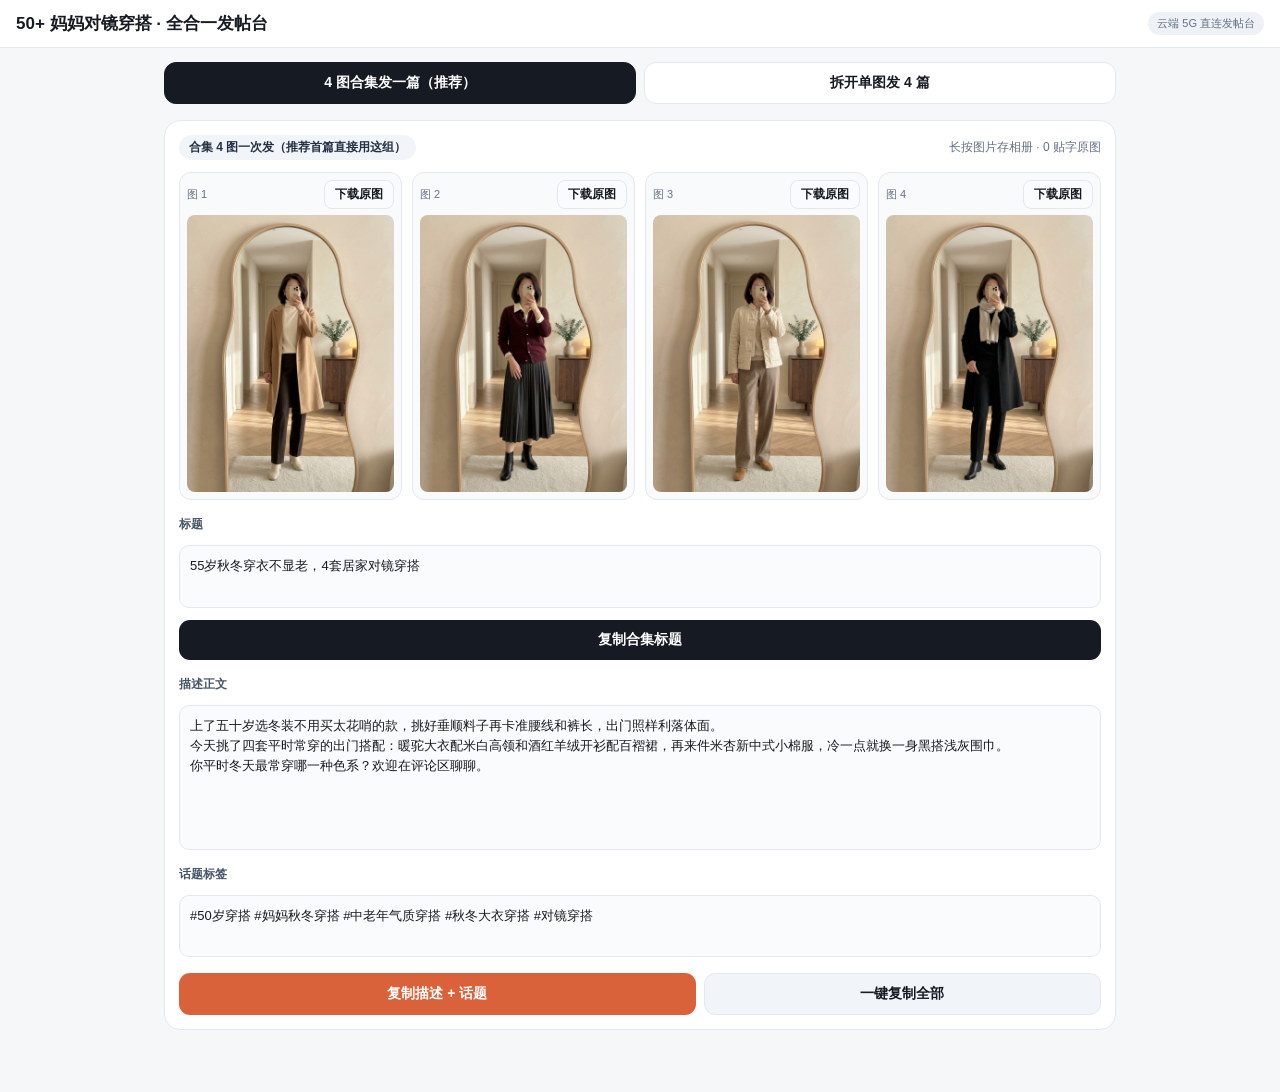
==== ootd-a-5m8k3n2p/index.html @ a4a8e5dc "feat: add Route A 50+ mom mirror selfie OOTD mobile hub" ====
<!doctype html>
<html lang="zh-CN">
<head>
<meta charset="utf-8">
<meta name="viewport" content="width=device-width,initial-scale=1,maximum-scale=1,user-scalable=no">
<meta name="robots" content="noindex,nofollow">
<title>50+ 优雅妈妈对镜穿搭 · 全合一发帖台</title>
<style>
  :root { --bg:#F6F7F9; --card:#FFFFFF; --ink:#161A22; --muted:#647084; --line:#E3E8F0; --warm:#D9623B; }
  * { box-sizing:border-box; -webkit-tap-highlight-color:transparent; }
  body { margin:0; font-family:-apple-system,BlinkMacSystemFont,"PingFang SC",sans-serif; background:var(--bg); color:var(--ink); padding-bottom:48px; }
  header { position:sticky; top:0; z-index:30; background:rgba(255,255,255,0.95); backdrop-filter:blur(10px); border-bottom:1px solid var(--line); padding:12px 16px; display:flex; align-items:center; justify-content:space-between; gap:10px; }
  h1 { margin:0; font-size:17px; font-weight:700; }
  .mode { font-size:11px; color:var(--muted); background:#EEF2F7; padding:4px 9px; border-radius:999px; white-space:nowrap; }
  main { max-width:980px; margin:0 auto; padding:14px; display:flex; flex-direction:column; gap:16px; }
  .tabs { display:grid; grid-template-columns:1fr 1fr; gap:8px; }
  .tab { border:1px solid var(--line); background:#fff; color:var(--ink); padding:11px 10px; border-radius:12px; font-size:14px; font-weight:700; cursor:pointer; }
  .tab.active { background:var(--ink); color:#fff; border-color:var(--ink); }
  .view { display:none; flex-direction:column; gap:14px; }
  .view.active { display:flex; }
  .card { background:var(--card); border:1px solid var(--line); border-radius:16px; padding:14px; display:flex; flex-direction:column; gap:12px; }
  .card-head { display:flex; justify-content:space-between; align-items:center; gap:8px; }
  .badge { font-size:12px; font-weight:700; background:#F1F4F9; color:#243044; padding:4px 10px; border-radius:999px; }
  .dl { text-decoration:none; font-size:12px; font-weight:600; color:var(--ink); border:1px solid var(--line); padding:5px 10px; border-radius:8px; background:#FAFBFC; }
  .grid4 { display:grid; grid-template-columns:repeat(2,1fr); gap:10px; }
  @media (min-width:720px) { .grid4 { grid-template-columns:repeat(4,1fr); } }
  .img-item { background:#F8FAFC; border:1px solid var(--line); border-radius:12px; padding:7px; display:flex; flex-direction:column; gap:6px; }
  .img-bar { display:flex; justify-content:space-between; align-items:center; font-size:11px; color:var(--muted); }
  .img-item img, .single-photo img { width:100%; border-radius:8px; display:block; -webkit-touch-callout:default; }
  .single-grid { display:grid; grid-template-columns:1fr; gap:14px; }
  @media (min-width:700px) { .single-grid { grid-template-columns:280px 1fr; } }
  .single-copy { display:flex; flex-direction:column; gap:7px; }
  .hint { font-size:11px; color:var(--muted); text-align:center; margin-top:6px; }
  label { font-size:12px; font-weight:700; color:#475569; margin-top:4px; }
  .box { width:100%; border:1px solid var(--line); border-radius:10px; padding:10px; font-family:inherit; font-size:13px; line-height:1.55; color:var(--ink); background:#FAFBFC; resize:none; }
  .box.short { min-height:54px; }
  .box.mid { min-height:105px; }
  .box.tall { min-height:145px; }
  .btn-row { display:grid; grid-template-columns:1.3fr 1fr; gap:8px; margin-top:4px; }
  .btn { width:100%; border:0; border-radius:11px; padding:11px 10px; font-size:14px; font-weight:700; cursor:pointer; }
  .btn.dark { background:var(--ink); color:#fff; }
  .btn.warm { background:var(--warm); color:#fff; }
  .btn.ghost { background:#F1F5F9; color:var(--ink); border:1px solid var(--line); }
  .toast { position:fixed; bottom:24px; left:50%; transform:translateX(-50%); background:rgba(22,26,34,0.92); color:#fff; padding:9px 18px; border-radius:999px; font-size:13px; font-weight:600; opacity:0; transition:opacity .18s; pointer-events:none; z-index:99; }
  .toast.show { opacity:1; }
</style>
</head>
<body>
<header>
  <h1>50+ 妈妈对镜穿搭 · 全合一发帖台</h1>
  <span class="mode">云端 5G 直连发帖台</span>
</header>
<main>
  <div class="tabs">
    <button class="tab active" onclick="showView('col', this)">4 图合集发一篇（推荐）</button>
    <button class="tab" onclick="showView('single', this)">拆开单图发 4 篇</button>
  </div>

  <section class="view active" id="view-col">
    <div class="card">
      <div class="card-head">
        <span class="badge">合集 4 图一次发（推荐首篇直接用这组）</span>
        <span style="font-size:12px;color:#647084;">长按图片存相册 · 0 贴字原图</span>
      </div>
      <div class="grid4"><div class="img-item"><div class="img-bar"><span>图 1</span><a class="dl" href="./img/01_camel_coat.jpg" download="01_camel_coat.jpg">下载原图</a></div><img src="./img/01_camel_coat.jpg" onerror="if(!this.dataset.fb){this.dataset.fb=1;this.src='https://gcore.jsdelivr.net/gh/lsqingfeng/blog-images@main/ootd-a-5m8k3n2p/img/01_camel_coat.jpg';}" alt="01_camel_coat.png" loading="lazy"></div><div class="img-item"><div class="img-bar"><span>图 2</span><a class="dl" href="./img/02_burgundy_knit.jpg" download="02_burgundy_knit.jpg">下载原图</a></div><img src="./img/02_burgundy_knit.jpg" onerror="if(!this.dataset.fb){this.dataset.fb=1;this.src='https://gcore.jsdelivr.net/gh/lsqingfeng/blog-images@main/ootd-a-5m8k3n2p/img/02_burgundy_knit.jpg';}" alt="02_burgundy_knit.png" loading="lazy"></div><div class="img-item"><div class="img-bar"><span>图 3</span><a class="dl" href="./img/03_new_chinese_jacket.jpg" download="03_new_chinese_jacket.jpg">下载原图</a></div><img src="./img/03_new_chinese_jacket.jpg" onerror="if(!this.dataset.fb){this.dataset.fb=1;this.src='https://gcore.jsdelivr.net/gh/lsqingfeng/blog-images@main/ootd-a-5m8k3n2p/img/03_new_chinese_jacket.jpg';}" alt="03_new_chinese_jacket.png" loading="lazy"></div><div class="img-item"><div class="img-bar"><span>图 4</span><a class="dl" href="./img/04_all_black_scarf.jpg" download="04_all_black_scarf.jpg">下载原图</a></div><img src="./img/04_all_black_scarf.jpg" onerror="if(!this.dataset.fb){this.dataset.fb=1;this.src='https://gcore.jsdelivr.net/gh/lsqingfeng/blog-images@main/ootd-a-5m8k3n2p/img/04_all_black_scarf.jpg';}" alt="04_all_black_scarf.png" loading="lazy"></div></div>
      <label>标题</label>
      <textarea class="box short" id="col-title" readonly>55岁秋冬穿衣不显老，4套居家对镜穿搭</textarea>
      <button class="btn dark" onclick="copyEl('col-title', '合集标题')">复制合集标题</button>

      <label>描述正文</label>
      <textarea class="box tall" id="col-desc" readonly>上了五十岁选冬装不用买太花哨的款，挑好垂顺料子再卡准腰线和裤长，出门照样利落体面。
今天挑了四套平时常穿的出门搭配：暖驼大衣配米白高领和酒红羊绒开衫配百褶裙，再来件米杏新中式小棉服，冷一点就换一身黑搭浅灰围巾。
你平时冬天最常穿哪一种色系？欢迎在评论区聊聊。</textarea>
      <label>话题标签</label>
      <textarea class="box short" id="col-tags" readonly>#50岁穿搭 #妈妈秋冬穿搭 #中老年气质穿搭 #秋冬大衣穿搭 #对镜穿搭</textarea>
      <div class="btn-row">
        <button class="btn warm" onclick="copyEl('col-body-tags', '描述+话题')">复制描述 + 话题</button>
        <button class="btn ghost" onclick="copyEl('col-full', '全部内容')">一键复制全部</button>
      </div>
      <textarea style="display:none" id="col-body-tags" readonly>上了五十岁选冬装不用买太花哨的款，挑好垂顺料子再卡准腰线和裤长，出门照样利落体面。
今天挑了四套平时常穿的出门搭配：暖驼大衣配米白高领和酒红羊绒开衫配百褶裙，再来件米杏新中式小棉服，冷一点就换一身黑搭浅灰围巾。
你平时冬天最常穿哪一种色系？欢迎在评论区聊聊。

#50岁穿搭 #妈妈秋冬穿搭 #中老年气质穿搭 #秋冬大衣穿搭 #对镜穿搭</textarea>
      <textarea style="display:none" id="col-full" readonly>55岁秋冬穿衣不显老，4套居家对镜穿搭

上了五十岁选冬装不用买太花哨的款，挑好垂顺料子再卡准腰线和裤长，出门照样利落体面。
今天挑了四套平时常穿的出门搭配：暖驼大衣配米白高领和酒红羊绒开衫配百褶裙，再来件米杏新中式小棉服，冷一点就换一身黑搭浅灰围巾。
你平时冬天最常穿哪一种色系？欢迎在评论区聊聊。

#50岁穿搭 #妈妈秋冬穿搭 #中老年气质穿搭 #秋冬大衣穿搭 #对镜穿搭</textarea>
    </div>
  </section>

  <section class="view" id="view-single">
    
            <article class="card">
              <div class="card-head">
                <span class="badge">单发第 1 套 · 暖驼大衣</span>
                <a class="dl" href="./img/01_camel_coat.jpg" download="01_camel_coat.jpg">下载原图</a>
              </div>
              <div class="single-grid">
                <div class="single-photo">
                  <img src="./img/01_camel_coat.jpg" onerror="if(!this.dataset.fb){this.dataset.fb=1;this.src='https://gcore.jsdelivr.net/gh/lsqingfeng/blog-images@main/ootd-a-5m8k3n2p/img/01_camel_coat.jpg';}" alt="55岁驼色大衣有多显贵" loading="lazy">
                  <div class="hint">手机长按图片 0.5 秒可直接存相册</div>
                </div>
                <div class="single-copy">
                  <label>标题（可直接复制）</label>
                  <textarea class="box short" id="t-a01" readonly>55岁驼色大衣有多显贵</textarea>
                  <button class="btn dark" onclick="copyEl('t-a01', '标题')">复制标题</button>

                  <label>描述正文</label>
                  <textarea class="box mid" id="d-a01" readonly>驼色配大红容易显得沉，内搭换成干净的象牙白高领，下面挑一条深咖直筒西裤再踩双浅米短靴，全身顺色干净又提精神。</textarea>
                  <label>话题标签</label>
                  <textarea class="box short" id="g-a01" readonly>#50岁穿搭 #驼色大衣 #妈妈穿搭 #秋冬通勤穿搭 #显贵穿搭</textarea>
                  <div class="btn-row">
                    <button class="btn warm" onclick="copyPlain(document.getElementById('d-a01').value + '\n\n' + document.getElementById('g-a01').value, '描述+话题')">复制描述+话题</button>
                    <button class="btn ghost" onclick="copyEl('full-a01', '全部文案')">复制全套</button>
                  </div>
                  <textarea style="display:none" id="full-a01" readonly>55岁驼色大衣有多显贵

驼色配大红容易显得沉，内搭换成干净的象牙白高领，下面挑一条深咖直筒西裤再踩双浅米短靴，全身顺色干净又提精神。

#50岁穿搭 #驼色大衣 #妈妈穿搭 #秋冬通勤穿搭 #显贵穿搭</textarea>
                </div>
              </div>
            </article>
            <article class="card">
              <div class="card-head">
                <span class="badge">单发第 2 套 · 酒红羊绒开衫</span>
                <a class="dl" href="./img/02_burgundy_knit.jpg" download="02_burgundy_knit.jpg">下载原图</a>
              </div>
              <div class="single-grid">
                <div class="single-photo">
                  <img src="./img/02_burgundy_knit.jpg" onerror="if(!this.dataset.fb){this.dataset.fb=1;this.src='https://gcore.jsdelivr.net/gh/lsqingfeng/blog-images@main/ootd-a-5m8k3n2p/img/02_burgundy_knit.jpg';}" alt="酒红针织妈妈镜拍" loading="lazy">
                  <div class="hint">手机长按图片 0.5 秒可直接存相册</div>
                </div>
                <div class="single-copy">
                  <label>标题（可直接复制）</label>
                  <textarea class="box short" id="t-a02" readonly>酒红针织妈妈镜拍</textarea>
                  <button class="btn dark" onclick="copyEl('t-a02', '标题')">复制标题</button>

                  <label>描述正文</label>
                  <textarea class="box mid" id="d-a02" readonly>秋冬不想总穿黑灰，酒红色开衫其实非常衬气色。领口翻出一点白衬衫边透气不闷，搭深灰风琴百褶半裙，遮胯又显得轻盈。</textarea>
                  <label>话题标签</label>
                  <textarea class="box short" id="g-a02" readonly>#妈妈装穿搭 #酒红色穿搭 #百褶裙穿搭 #50岁女装 #日常镜拍</textarea>
                  <div class="btn-row">
                    <button class="btn warm" onclick="copyPlain(document.getElementById('d-a02').value + '\n\n' + document.getElementById('g-a02').value, '描述+话题')">复制描述+话题</button>
                    <button class="btn ghost" onclick="copyEl('full-a02', '全部文案')">复制全套</button>
                  </div>
                  <textarea style="display:none" id="full-a02" readonly>酒红针织妈妈镜拍

秋冬不想总穿黑灰，酒红色开衫其实非常衬气色。领口翻出一点白衬衫边透气不闷，搭深灰风琴百褶半裙，遮胯又显得轻盈。

#妈妈装穿搭 #酒红色穿搭 #百褶裙穿搭 #50岁女装 #日常镜拍</textarea>
                </div>
              </div>
            </article>
            <article class="card">
              <div class="card-head">
                <span class="badge">单发第 3 套 · 新中式盘扣棉服</span>
                <a class="dl" href="./img/03_new_chinese_jacket.jpg" download="03_new_chinese_jacket.jpg">下载原图</a>
              </div>
              <div class="single-grid">
                <div class="single-photo">
                  <img src="./img/03_new_chinese_jacket.jpg" onerror="if(!this.dataset.fb){this.dataset.fb=1;this.src='https://gcore.jsdelivr.net/gh/lsqingfeng/blog-images@main/ootd-a-5m8k3n2p/img/03_new_chinese_jacket.jpg';}" alt="新中式盘扣棉服不显老" loading="lazy">
                  <div class="hint">手机长按图片 0.5 秒可直接存相册</div>
                </div>
                <div class="single-copy">
                  <label>标题（可直接复制）</label>
                  <textarea class="box short" id="t-a03" readonly>新中式盘扣棉服不显老</textarea>
                  <button class="btn dark" onclick="copyEl('t-a03', '标题')">复制标题</button>

                  <label>描述正文</label>
                  <textarea class="box mid" id="d-a03" readonly>新中式小棉服最怕满身大花显土气，挑这种素雅米杏暗纹带小盘扣的短款就清爽多了。下半身配垂感燕麦色阔腿毛呢裤，喝茶散步都体面。</textarea>
                  <label>话题标签</label>
                  <textarea class="box short" id="g-a03" readonly>#新中式穿搭 #中老年秋冬装 #盘扣外套 #阔腿裤穿搭 #优雅老去</textarea>
                  <div class="btn-row">
                    <button class="btn warm" onclick="copyPlain(document.getElementById('d-a03').value + '\n\n' + document.getElementById('g-a03').value, '描述+话题')">复制描述+话题</button>
                    <button class="btn ghost" onclick="copyEl('full-a03', '全部文案')">复制全套</button>
                  </div>
                  <textarea style="display:none" id="full-a03" readonly>新中式盘扣棉服不显老

新中式小棉服最怕满身大花显土气，挑这种素雅米杏暗纹带小盘扣的短款就清爽多了。下半身配垂感燕麦色阔腿毛呢裤，喝茶散步都体面。

#新中式穿搭 #中老年秋冬装 #盘扣外套 #阔腿裤穿搭 #优雅老去</textarea>
                </div>
              </div>
            </article>
            <article class="card">
              <div class="card-head">
                <span class="badge">单发第 4 套 · 一身黑配浅灰围巾</span>
                <a class="dl" href="./img/04_all_black_scarf.jpg" download="04_all_black_scarf.jpg">下载原图</a>
              </div>
              <div class="single-grid">
                <div class="single-photo">
                  <img src="./img/04_all_black_scarf.jpg" onerror="if(!this.dataset.fb){this.dataset.fb=1;this.src='https://gcore.jsdelivr.net/gh/lsqingfeng/blog-images@main/ootd-a-5m8k3n2p/img/04_all_black_scarf.jpg';}" alt="一身黑配浅灰围巾显气质" loading="lazy">
                  <div class="hint">手机长按图片 0.5 秒可直接存相册</div>
                </div>
                <div class="single-copy">
                  <label>标题（可直接复制）</label>
                  <textarea class="box short" id="t-a04" readonly>一身黑配浅灰围巾显气质</textarea>
                  <button class="btn dark" onclick="copyEl('t-a04', '标题')">复制标题</button>

                  <label>描述正文</label>
                  <textarea class="box mid" id="d-a04" readonly>冬天穿全黑最显瘦但也最容易显老气，只要在脖子随意绕一条浅燕麦灰羊绒围巾，整张脸一下就被提亮了，保暖还显修长。</textarea>
                  <label>话题标签</label>
                  <textarea class="box short" id="g-a04" readonly>#一身黑穿搭 #围巾搭配 #显瘦穿搭 #50岁女性穿搭 #冬季极简风</textarea>
                  <div class="btn-row">
                    <button class="btn warm" onclick="copyPlain(document.getElementById('d-a04').value + '\n\n' + document.getElementById('g-a04').value, '描述+话题')">复制描述+话题</button>
                    <button class="btn ghost" onclick="copyEl('full-a04', '全部文案')">复制全套</button>
                  </div>
                  <textarea style="display:none" id="full-a04" readonly>一身黑配浅灰围巾显气质

冬天穿全黑最显瘦但也最容易显老气，只要在脖子随意绕一条浅燕麦灰羊绒围巾，整张脸一下就被提亮了，保暖还显修长。

#一身黑穿搭 #围巾搭配 #显瘦穿搭 #50岁女性穿搭 #冬季极简风</textarea>
                </div>
              </div>
            </article>
  </section>
</main>
<div id="toast" class="toast">已复制</div>
<script>
function showView(id, btn) {
  document.querySelectorAll('.tab').forEach(b => b.classList.remove('active'));
  btn.classList.add('active');
  document.querySelectorAll('.view').forEach(v => v.classList.toggle('active', v.id === 'view-' + id));
}
function toast(msg) {
  const t = document.getElementById('toast');
  t.textContent = msg; t.classList.add('show');
  setTimeout(() => t.classList.remove('show'), 1800);
}
function legacyCopy(txt) {
  const ta = document.createElement('textarea');
  ta.value = txt; ta.setAttribute('readonly', '');
  ta.style.position = 'fixed'; ta.style.top = '0'; ta.style.left = '-9999px';
  document.body.appendChild(ta);
  ta.focus(); ta.select(); ta.setSelectionRange(0, txt.length);
  let ok = false;
  try { ok = document.execCommand('copy'); } catch {}
  document.body.removeChild(ta);
  return ok;
}
function copyPlain(txt, label) {
  if (legacyCopy(txt)) { toast('已复制' + label); return; }
  if (navigator.clipboard && navigator.clipboard.writeText) {
    navigator.clipboard.writeText(txt).then(() => toast('已复制' + label), () => toast('复制失败，请长按全选'));
  } else {
    toast('复制失败，请长按全选');
  }
}
function copyEl(id, label) {
  copyPlain(document.getElementById(id).value, label);
}
</script>
</body>
</html>
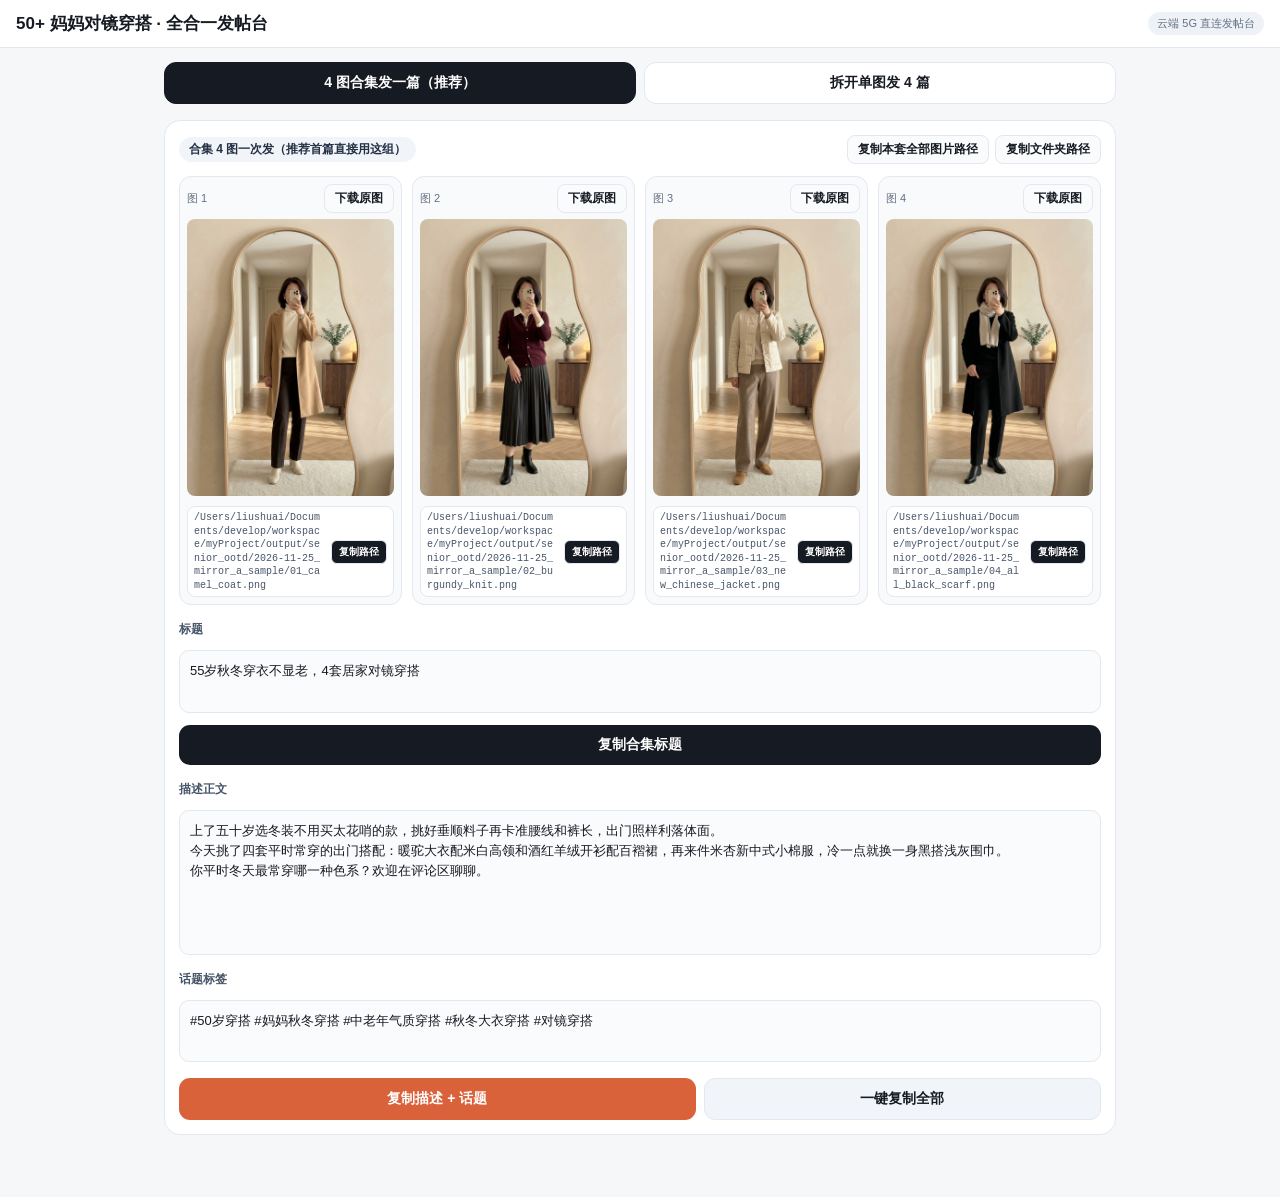
==== commit 231e8c36: "feat(ootd): add local path copy to sample hub and deploy mirror-a batch2 (3x4 poses)" ====
--- a/ootd-a-5m8k3n2p/index.html
+++ b/ootd-a-5m8k3n2p/index.html
@@ -19,14 +19,18 @@
   .view { display:none; flex-direction:column; gap:14px; }
   .view.active { display:flex; }
   .card { background:var(--card); border:1px solid var(--line); border-radius:16px; padding:14px; display:flex; flex-direction:column; gap:12px; }
-  .card-head { display:flex; justify-content:space-between; align-items:center; gap:8px; }
+  .card-head { display:flex; justify-content:space-between; align-items:center; flex-wrap:wrap; gap:8px; }
+  .head-actions { display:flex; flex-wrap:wrap; gap:6px; align-items:center; }
   .badge { font-size:12px; font-weight:700; background:#F1F4F9; color:#243044; padding:4px 10px; border-radius:999px; }
-  .dl { text-decoration:none; font-size:12px; font-weight:600; color:var(--ink); border:1px solid var(--line); padding:5px 10px; border-radius:8px; background:#FAFBFC; }
+  .dl { text-decoration:none; font-size:12px; font-weight:600; color:var(--ink); border:1px solid var(--line); padding:5px 10px; border-radius:8px; background:#FAFBFC; cursor:pointer; font-family:inherit; }
   .grid4 { display:grid; grid-template-columns:repeat(2,1fr); gap:10px; }
   @media (min-width:720px) { .grid4 { grid-template-columns:repeat(4,1fr); } }
   .img-item { background:#F8FAFC; border:1px solid var(--line); border-radius:12px; padding:7px; display:flex; flex-direction:column; gap:6px; }
   .img-bar { display:flex; justify-content:space-between; align-items:center; font-size:11px; color:var(--muted); }
   .img-item img, .single-photo img { width:100%; border-radius:8px; display:block; -webkit-touch-callout:default; }
+  .path-box { display:flex; align-items:center; gap:6px; background:#fff; border:1px solid var(--line); border-radius:8px; padding:4px 6px; margin-top:4px; }
+  .path-txt { flex:1; min-width:0; font-family:ui-monospace,SFMono-Regular,Menlo,monospace; font-size:10px; color:#475569; word-break:break-all; line-height:1.35; user-select:all; }
+  .copy-mini { flex-shrink:0; border:1px solid var(--line); background:#161A22; color:#fff; font-size:10px; font-weight:600; padding:4px 7px; border-radius:6px; cursor:pointer; }
   .single-grid { display:grid; grid-template-columns:1fr; gap:14px; }
   @media (min-width:700px) { .single-grid { grid-template-columns:280px 1fr; } }
   .single-copy { display:flex; flex-direction:column; gap:7px; }
@@ -60,9 +64,15 @@
     <div class="card">
       <div class="card-head">
         <span class="badge">合集 4 图一次发（推荐首篇直接用这组）</span>
-        <span style="font-size:12px;color:#647084;">长按图片存相册 · 0 贴字原图</span>
+        <div class="head-actions">
+          <button type="button" class="dl" data-copy="/Users/liushuai/Documents/develop/workspace/myProject/output/senior_ootd/2026-11-25_mirror_a_sample/01_camel_coat.png
+/Users/liushuai/Documents/develop/workspace/myProject/output/senior_ootd/2026-11-25_mirror_a_sample/02_burgundy_knit.png
+/Users/liushuai/Documents/develop/workspace/myProject/output/senior_ootd/2026-11-25_mirror_a_sample/03_new_chinese_jacket.png
+/Users/liushuai/Documents/develop/workspace/myProject/output/senior_ootd/2026-11-25_mirror_a_sample/04_all_black_scarf.png" onclick="copyBtn(this,'本套全部图片路径')">复制本套全部图片路径</button>
+          <button type="button" class="dl" data-copy="/Users/liushuai/Documents/develop/workspace/myProject/output/senior_ootd/2026-11-25_mirror_a_sample" onclick="copyBtn(this,'文件夹路径')">复制文件夹路径</button>
+        </div>
       </div>
-      <div class="grid4"><div class="img-item"><div class="img-bar"><span>图 1</span><a class="dl" href="./img/01_camel_coat.jpg" download="01_camel_coat.jpg">下载原图</a></div><img src="./img/01_camel_coat.jpg" onerror="if(!this.dataset.fb){this.dataset.fb=1;this.src='https://gcore.jsdelivr.net/gh/lsqingfeng/blog-images@main/ootd-a-5m8k3n2p/img/01_camel_coat.jpg';}" alt="01_camel_coat.png" loading="lazy"></div><div class="img-item"><div class="img-bar"><span>图 2</span><a class="dl" href="./img/02_burgundy_knit.jpg" download="02_burgundy_knit.jpg">下载原图</a></div><img src="./img/02_burgundy_knit.jpg" onerror="if(!this.dataset.fb){this.dataset.fb=1;this.src='https://gcore.jsdelivr.net/gh/lsqingfeng/blog-images@main/ootd-a-5m8k3n2p/img/02_burgundy_knit.jpg';}" alt="02_burgundy_knit.png" loading="lazy"></div><div class="img-item"><div class="img-bar"><span>图 3</span><a class="dl" href="./img/03_new_chinese_jacket.jpg" download="03_new_chinese_jacket.jpg">下载原图</a></div><img src="./img/03_new_chinese_jacket.jpg" onerror="if(!this.dataset.fb){this.dataset.fb=1;this.src='https://gcore.jsdelivr.net/gh/lsqingfeng/blog-images@main/ootd-a-5m8k3n2p/img/03_new_chinese_jacket.jpg';}" alt="03_new_chinese_jacket.png" loading="lazy"></div><div class="img-item"><div class="img-bar"><span>图 4</span><a class="dl" href="./img/04_all_black_scarf.jpg" download="04_all_black_scarf.jpg">下载原图</a></div><img src="./img/04_all_black_scarf.jpg" onerror="if(!this.dataset.fb){this.dataset.fb=1;this.src='https://gcore.jsdelivr.net/gh/lsqingfeng/blog-images@main/ootd-a-5m8k3n2p/img/04_all_black_scarf.jpg';}" alt="04_all_black_scarf.png" loading="lazy"></div></div>
+      <div class="grid4"><div class="img-item"><div class="img-bar"><span>图 1</span><a class="dl" href="./img/01_camel_coat.jpg" download="01_camel_coat.jpg">下载原图</a></div><img src="./img/01_camel_coat.jpg" onerror="if(!this.dataset.fb){this.dataset.fb=1;this.src='https://gcore.jsdelivr.net/gh/lsqingfeng/blog-images@main/ootd-a-5m8k3n2p/img/01_camel_coat.jpg';}" alt="01_camel_coat.png" loading="lazy"><div class="path-box"><code class="path-txt" title="/Users/liushuai/Documents/develop/workspace/myProject/output/senior_ootd/2026-11-25_mirror_a_sample/01_camel_coat.png">/Users/liushuai/Documents/develop/workspace/myProject/output/senior_ootd/2026-11-25_mirror_a_sample/01_camel_coat.png</code><button type="button" class="copy-mini" data-copy="/Users/liushuai/Documents/develop/workspace/myProject/output/senior_ootd/2026-11-25_mirror_a_sample/01_camel_coat.png" onclick="copyBtn(this,'图1路径')">复制路径</button></div></div><div class="img-item"><div class="img-bar"><span>图 2</span><a class="dl" href="./img/02_burgundy_knit.jpg" download="02_burgundy_knit.jpg">下载原图</a></div><img src="./img/02_burgundy_knit.jpg" onerror="if(!this.dataset.fb){this.dataset.fb=1;this.src='https://gcore.jsdelivr.net/gh/lsqingfeng/blog-images@main/ootd-a-5m8k3n2p/img/02_burgundy_knit.jpg';}" alt="02_burgundy_knit.png" loading="lazy"><div class="path-box"><code class="path-txt" title="/Users/liushuai/Documents/develop/workspace/myProject/output/senior_ootd/2026-11-25_mirror_a_sample/02_burgundy_knit.png">/Users/liushuai/Documents/develop/workspace/myProject/output/senior_ootd/2026-11-25_mirror_a_sample/02_burgundy_knit.png</code><button type="button" class="copy-mini" data-copy="/Users/liushuai/Documents/develop/workspace/myProject/output/senior_ootd/2026-11-25_mirror_a_sample/02_burgundy_knit.png" onclick="copyBtn(this,'图2路径')">复制路径</button></div></div><div class="img-item"><div class="img-bar"><span>图 3</span><a class="dl" href="./img/03_new_chinese_jacket.jpg" download="03_new_chinese_jacket.jpg">下载原图</a></div><img src="./img/03_new_chinese_jacket.jpg" onerror="if(!this.dataset.fb){this.dataset.fb=1;this.src='https://gcore.jsdelivr.net/gh/lsqingfeng/blog-images@main/ootd-a-5m8k3n2p/img/03_new_chinese_jacket.jpg';}" alt="03_new_chinese_jacket.png" loading="lazy"><div class="path-box"><code class="path-txt" title="/Users/liushuai/Documents/develop/workspace/myProject/output/senior_ootd/2026-11-25_mirror_a_sample/03_new_chinese_jacket.png">/Users/liushuai/Documents/develop/workspace/myProject/output/senior_ootd/2026-11-25_mirror_a_sample/03_new_chinese_jacket.png</code><button type="button" class="copy-mini" data-copy="/Users/liushuai/Documents/develop/workspace/myProject/output/senior_ootd/2026-11-25_mirror_a_sample/03_new_chinese_jacket.png" onclick="copyBtn(this,'图3路径')">复制路径</button></div></div><div class="img-item"><div class="img-bar"><span>图 4</span><a class="dl" href="./img/04_all_black_scarf.jpg" download="04_all_black_scarf.jpg">下载原图</a></div><img src="./img/04_all_black_scarf.jpg" onerror="if(!this.dataset.fb){this.dataset.fb=1;this.src='https://gcore.jsdelivr.net/gh/lsqingfeng/blog-images@main/ootd-a-5m8k3n2p/img/04_all_black_scarf.jpg';}" alt="04_all_black_scarf.png" loading="lazy"><div class="path-box"><code class="path-txt" title="/Users/liushuai/Documents/develop/workspace/myProject/output/senior_ootd/2026-11-25_mirror_a_sample/04_all_black_scarf.png">/Users/liushuai/Documents/develop/workspace/myProject/output/senior_ootd/2026-11-25_mirror_a_sample/04_all_black_scarf.png</code><button type="button" class="copy-mini" data-copy="/Users/liushuai/Documents/develop/workspace/myProject/output/senior_ootd/2026-11-25_mirror_a_sample/04_all_black_scarf.png" onclick="copyBtn(this,'图4路径')">复制路径</button></div></div></div>
       <label>标题</label>
       <textarea class="box short" id="col-title" readonly>55岁秋冬穿衣不显老，4套居家对镜穿搭</textarea>
       <button class="btn dark" onclick="copyEl('col-title', '合集标题')">复制合集标题</button>
@@ -97,11 +107,16 @@
             <article class="card">
               <div class="card-head">
                 <span class="badge">单发第 1 套 · 暖驼大衣</span>
-                <a class="dl" href="./img/01_camel_coat.jpg" download="01_camel_coat.jpg">下载原图</a>
+                <div class="head-actions">
+                  <button type="button" class="dl" data-copy="/Users/liushuai/Documents/develop/workspace/myProject/output/senior_ootd/2026-11-25_mirror_a_sample/01_camel_coat.png" onclick="copyBtn(this,'本套图片路径')">复制本套全部图片路径</button>
+                  <button type="button" class="dl" data-copy="/Users/liushuai/Documents/develop/workspace/myProject/output/senior_ootd/2026-11-25_mirror_a_sample" onclick="copyBtn(this,'文件夹路径')">复制文件夹路径</button>
+                  <a class="dl" href="./img/01_camel_coat.jpg" download="01_camel_coat.jpg">下载原图</a>
+                </div>
               </div>
               <div class="single-grid">
                 <div class="single-photo">
                   <img src="./img/01_camel_coat.jpg" onerror="if(!this.dataset.fb){this.dataset.fb=1;this.src='https://gcore.jsdelivr.net/gh/lsqingfeng/blog-images@main/ootd-a-5m8k3n2p/img/01_camel_coat.jpg';}" alt="55岁驼色大衣有多显贵" loading="lazy">
+                  <div class="path-box"><code class="path-txt" title="/Users/liushuai/Documents/develop/workspace/myProject/output/senior_ootd/2026-11-25_mirror_a_sample/01_camel_coat.png">/Users/liushuai/Documents/develop/workspace/myProject/output/senior_ootd/2026-11-25_mirror_a_sample/01_camel_coat.png</code><button type="button" class="copy-mini" data-copy="/Users/liushuai/Documents/develop/workspace/myProject/output/senior_ootd/2026-11-25_mirror_a_sample/01_camel_coat.png" onclick="copyBtn(this,'图片路径')">复制路径</button></div>
                   <div class="hint">手机长按图片 0.5 秒可直接存相册</div>
                 </div>
                 <div class="single-copy">
@@ -128,11 +143,16 @@
             <article class="card">
               <div class="card-head">
                 <span class="badge">单发第 2 套 · 酒红羊绒开衫</span>
-                <a class="dl" href="./img/02_burgundy_knit.jpg" download="02_burgundy_knit.jpg">下载原图</a>
+                <div class="head-actions">
+                  <button type="button" class="dl" data-copy="/Users/liushuai/Documents/develop/workspace/myProject/output/senior_ootd/2026-11-25_mirror_a_sample/02_burgundy_knit.png" onclick="copyBtn(this,'本套图片路径')">复制本套全部图片路径</button>
+                  <button type="button" class="dl" data-copy="/Users/liushuai/Documents/develop/workspace/myProject/output/senior_ootd/2026-11-25_mirror_a_sample" onclick="copyBtn(this,'文件夹路径')">复制文件夹路径</button>
+                  <a class="dl" href="./img/02_burgundy_knit.jpg" download="02_burgundy_knit.jpg">下载原图</a>
+                </div>
               </div>
               <div class="single-grid">
                 <div class="single-photo">
                   <img src="./img/02_burgundy_knit.jpg" onerror="if(!this.dataset.fb){this.dataset.fb=1;this.src='https://gcore.jsdelivr.net/gh/lsqingfeng/blog-images@main/ootd-a-5m8k3n2p/img/02_burgundy_knit.jpg';}" alt="酒红针织妈妈镜拍" loading="lazy">
+                  <div class="path-box"><code class="path-txt" title="/Users/liushuai/Documents/develop/workspace/myProject/output/senior_ootd/2026-11-25_mirror_a_sample/02_burgundy_knit.png">/Users/liushuai/Documents/develop/workspace/myProject/output/senior_ootd/2026-11-25_mirror_a_sample/02_burgundy_knit.png</code><button type="button" class="copy-mini" data-copy="/Users/liushuai/Documents/develop/workspace/myProject/output/senior_ootd/2026-11-25_mirror_a_sample/02_burgundy_knit.png" onclick="copyBtn(this,'图片路径')">复制路径</button></div>
                   <div class="hint">手机长按图片 0.5 秒可直接存相册</div>
                 </div>
                 <div class="single-copy">
@@ -159,11 +179,16 @@
             <article class="card">
               <div class="card-head">
                 <span class="badge">单发第 3 套 · 新中式盘扣棉服</span>
-                <a class="dl" href="./img/03_new_chinese_jacket.jpg" download="03_new_chinese_jacket.jpg">下载原图</a>
+                <div class="head-actions">
+                  <button type="button" class="dl" data-copy="/Users/liushuai/Documents/develop/workspace/myProject/output/senior_ootd/2026-11-25_mirror_a_sample/03_new_chinese_jacket.png" onclick="copyBtn(this,'本套图片路径')">复制本套全部图片路径</button>
+                  <button type="button" class="dl" data-copy="/Users/liushuai/Documents/develop/workspace/myProject/output/senior_ootd/2026-11-25_mirror_a_sample" onclick="copyBtn(this,'文件夹路径')">复制文件夹路径</button>
+                  <a class="dl" href="./img/03_new_chinese_jacket.jpg" download="03_new_chinese_jacket.jpg">下载原图</a>
+                </div>
               </div>
               <div class="single-grid">
                 <div class="single-photo">
                   <img src="./img/03_new_chinese_jacket.jpg" onerror="if(!this.dataset.fb){this.dataset.fb=1;this.src='https://gcore.jsdelivr.net/gh/lsqingfeng/blog-images@main/ootd-a-5m8k3n2p/img/03_new_chinese_jacket.jpg';}" alt="新中式盘扣棉服不显老" loading="lazy">
+                  <div class="path-box"><code class="path-txt" title="/Users/liushuai/Documents/develop/workspace/myProject/output/senior_ootd/2026-11-25_mirror_a_sample/03_new_chinese_jacket.png">/Users/liushuai/Documents/develop/workspace/myProject/output/senior_ootd/2026-11-25_mirror_a_sample/03_new_chinese_jacket.png</code><button type="button" class="copy-mini" data-copy="/Users/liushuai/Documents/develop/workspace/myProject/output/senior_ootd/2026-11-25_mirror_a_sample/03_new_chinese_jacket.png" onclick="copyBtn(this,'图片路径')">复制路径</button></div>
                   <div class="hint">手机长按图片 0.5 秒可直接存相册</div>
                 </div>
                 <div class="single-copy">
@@ -190,11 +215,16 @@
             <article class="card">
               <div class="card-head">
                 <span class="badge">单发第 4 套 · 一身黑配浅灰围巾</span>
-                <a class="dl" href="./img/04_all_black_scarf.jpg" download="04_all_black_scarf.jpg">下载原图</a>
+                <div class="head-actions">
+                  <button type="button" class="dl" data-copy="/Users/liushuai/Documents/develop/workspace/myProject/output/senior_ootd/2026-11-25_mirror_a_sample/04_all_black_scarf.png" onclick="copyBtn(this,'本套图片路径')">复制本套全部图片路径</button>
+                  <button type="button" class="dl" data-copy="/Users/liushuai/Documents/develop/workspace/myProject/output/senior_ootd/2026-11-25_mirror_a_sample" onclick="copyBtn(this,'文件夹路径')">复制文件夹路径</button>
+                  <a class="dl" href="./img/04_all_black_scarf.jpg" download="04_all_black_scarf.jpg">下载原图</a>
+                </div>
               </div>
               <div class="single-grid">
                 <div class="single-photo">
                   <img src="./img/04_all_black_scarf.jpg" onerror="if(!this.dataset.fb){this.dataset.fb=1;this.src='https://gcore.jsdelivr.net/gh/lsqingfeng/blog-images@main/ootd-a-5m8k3n2p/img/04_all_black_scarf.jpg';}" alt="一身黑配浅灰围巾显气质" loading="lazy">
+                  <div class="path-box"><code class="path-txt" title="/Users/liushuai/Documents/develop/workspace/myProject/output/senior_ootd/2026-11-25_mirror_a_sample/04_all_black_scarf.png">/Users/liushuai/Documents/develop/workspace/myProject/output/senior_ootd/2026-11-25_mirror_a_sample/04_all_black_scarf.png</code><button type="button" class="copy-mini" data-copy="/Users/liushuai/Documents/develop/workspace/myProject/output/senior_ootd/2026-11-25_mirror_a_sample/04_all_black_scarf.png" onclick="copyBtn(this,'图片路径')">复制路径</button></div>
                   <div class="hint">手机长按图片 0.5 秒可直接存相册</div>
                 </div>
                 <div class="single-copy">
@@ -251,6 +281,9 @@
     toast('复制失败，请长按全选');
   }
 }
+function copyBtn(el, label) {
+  copyPlain(el.getAttribute('data-copy') || '', label);
+}
 function copyEl(id, label) {
   copyPlain(document.getElementById(id).value, label);
 }
